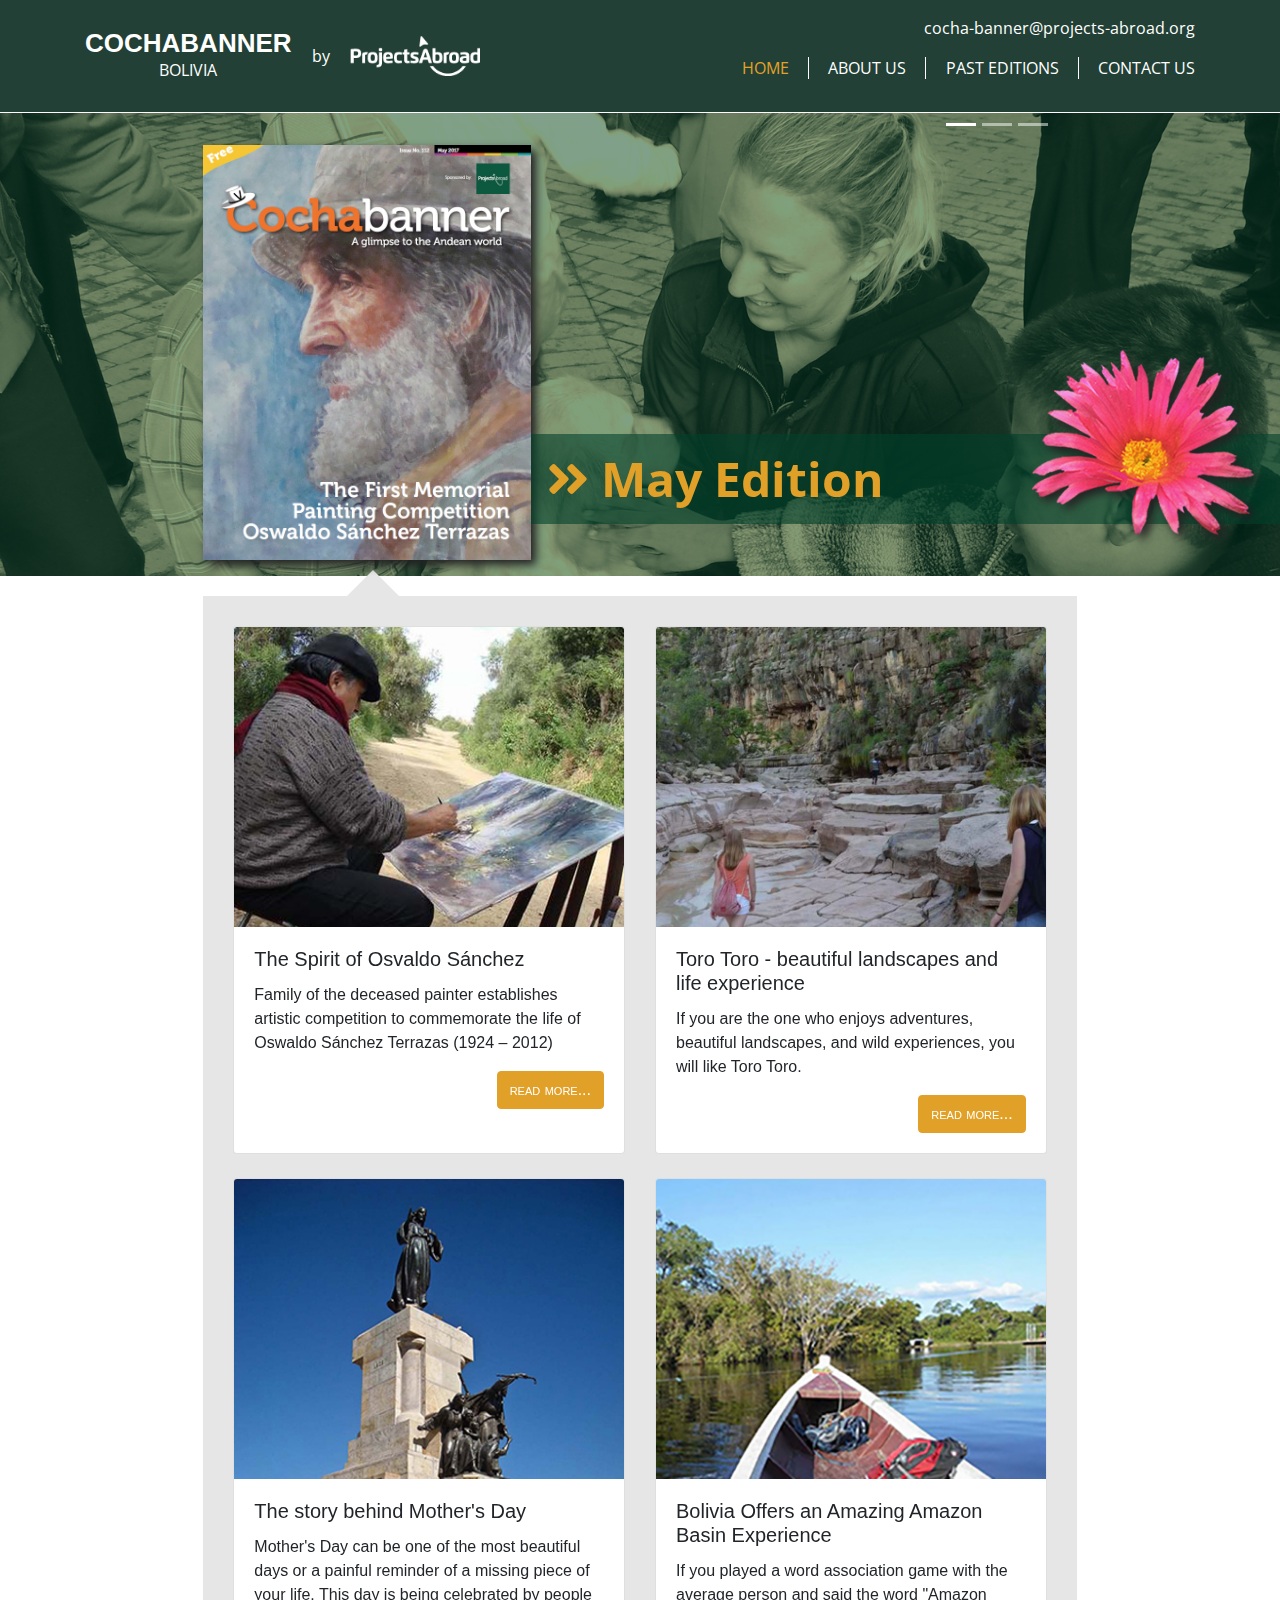
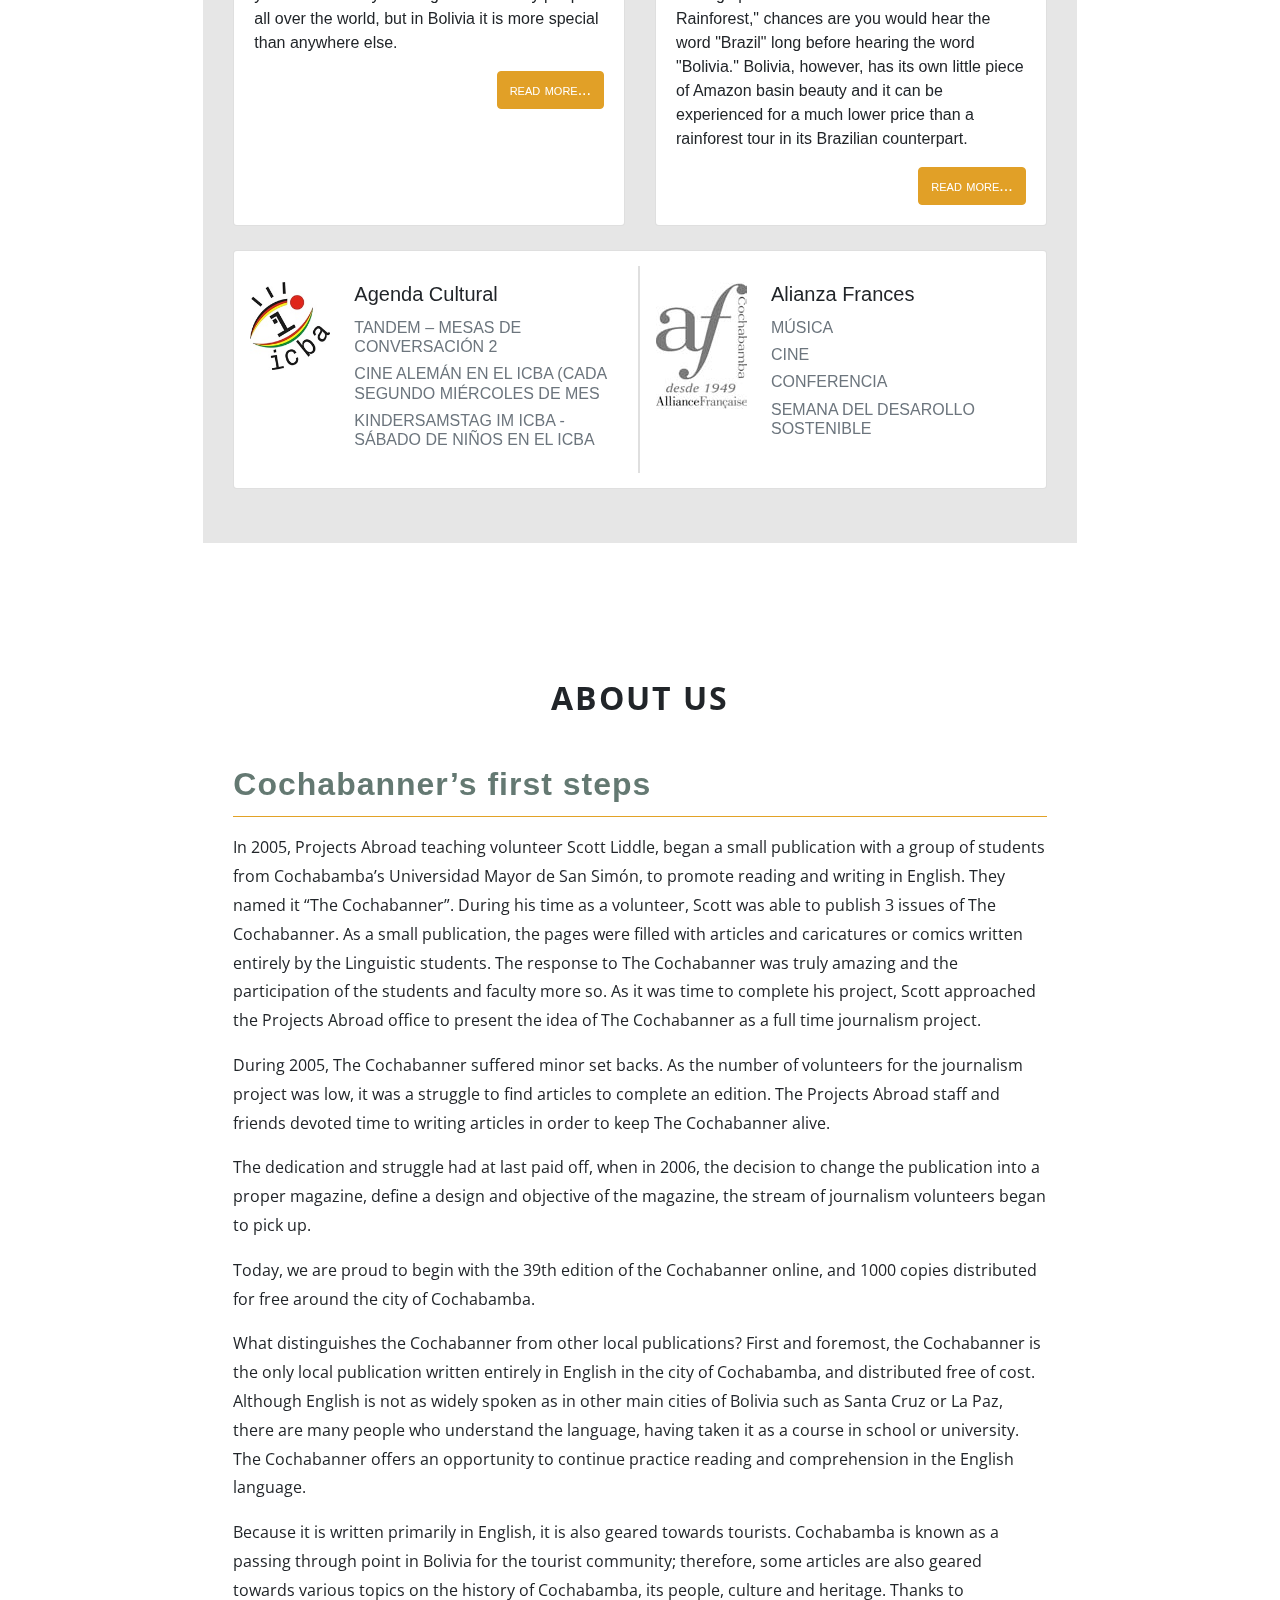
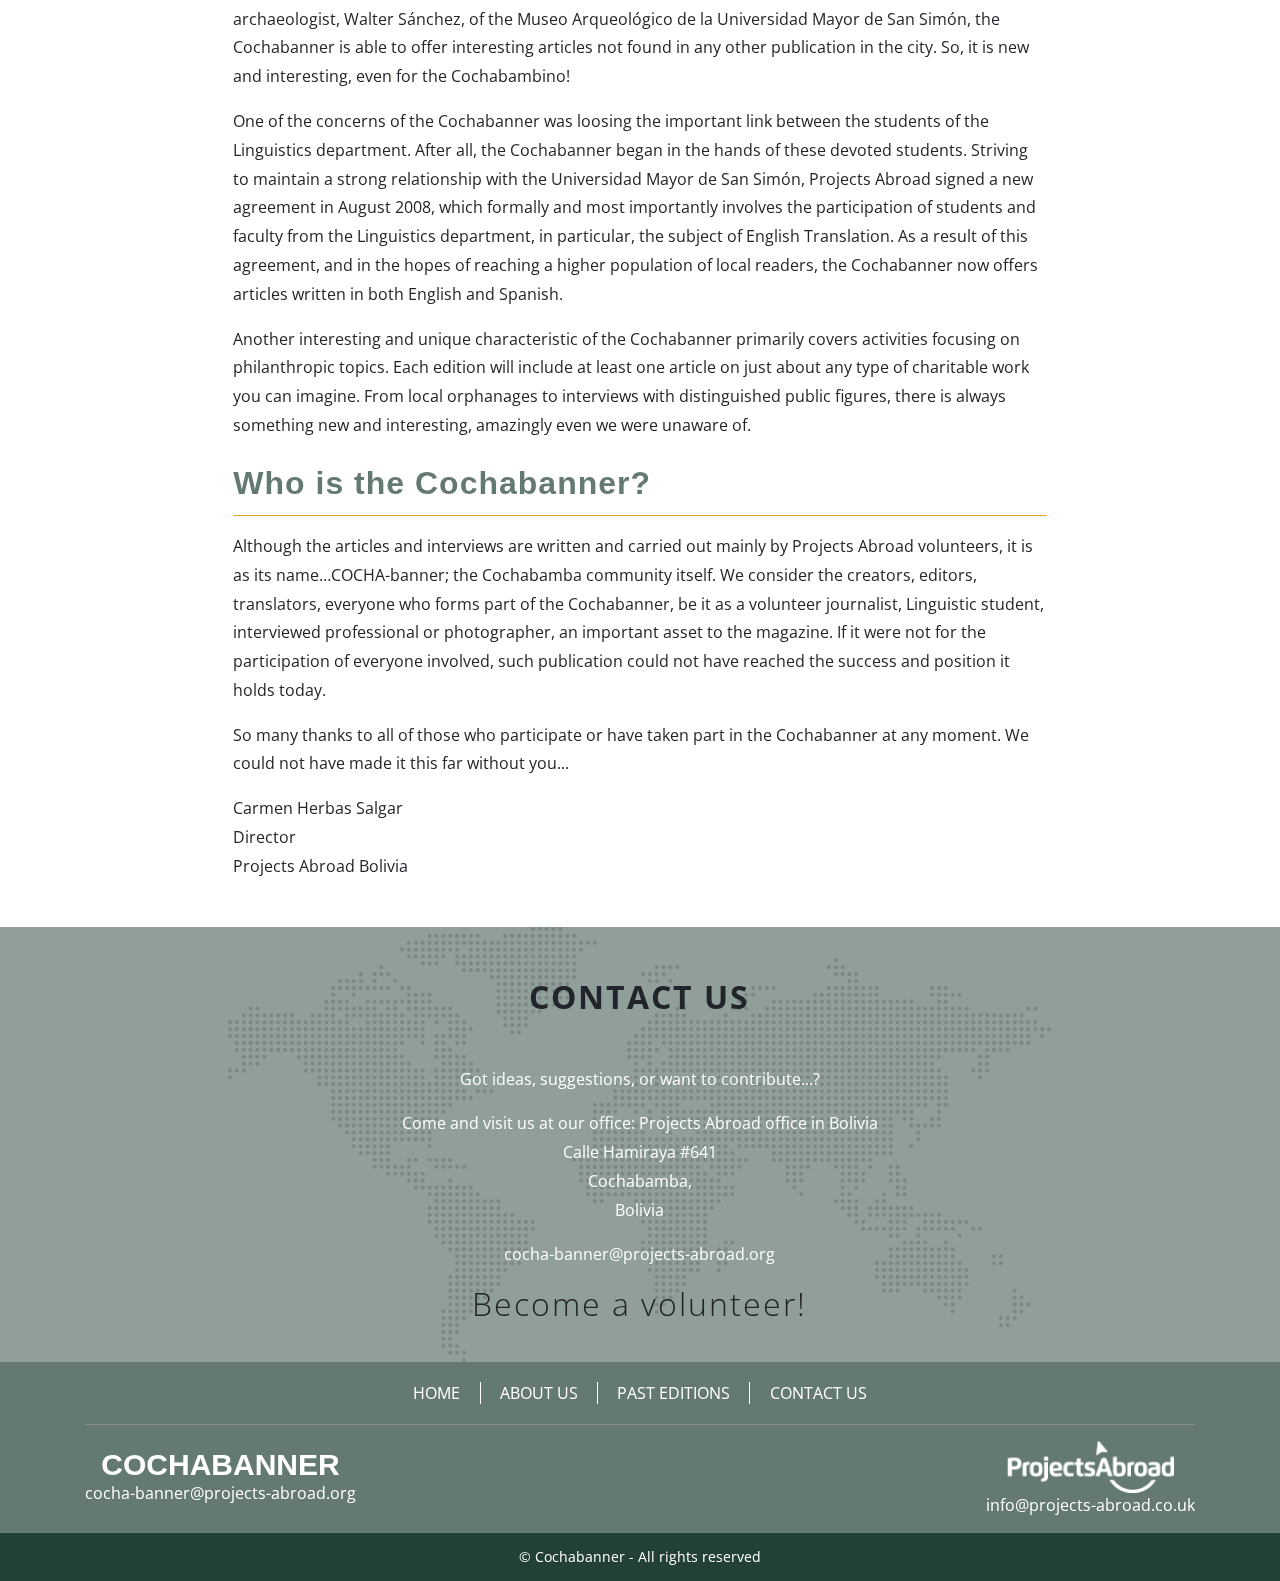
==== index.html @ 513f60aa "upload" ====
<!DOCTYPE html>
<html lang="en">

<head>
    <meta charset="UTF-8">
    <meta name="viewport" content="width=device-width, initial-scale=1.0">
    <meta http-equiv="X-UA-Compatible" content="ie=edge">
    <title>Cochabanner</title>

    <!-- Latest compiled and minified CSS -->
    <link rel="stylesheet" href="https://maxcdn.bootstrapcdn.com/bootstrap/4.1.0/css/bootstrap.min.css">
    <!-- own CSS -->
    <link rel="stylesheet" href="css/main.css">
    <link rel="stylesheet" href="https://use.fontawesome.com/releases/v5.0.10/css/all.css">


</head>

<body id="home">

<!--Nav bar-->

    <nav class="navbar sticky-top navbar-expand-md navbar-dark">
        <div class="container">
            <div class="header__logos">
                <ul>
                    <li class="logo">
                        <a href="/" title="Cochabanner Bolivia">
                            <strong>Cochabanner</strong>
                            <br>Bolivia</a>
                    </li>
                    <li class="mobileHide">by</li>
                    <li class="mobileHide">
                        <a href="https://projects-abroad.co.uk" title="Project Abroad">
                            <img src="images/_global/logo-projects-abroad.png" title="Project Abroad" alt="Project Abroad" width="80%">
                        </a>
                    </li>
                </ul>
                <button class="navbar-toggler" type="button" data-toggle="collapse" data-target="#collapsibleNavbar">
                    <span class="navbar-toggler-icon"></span>
                </button>
            </div>
            <div class="header__menu">
                <div class="topEmailAddress">
                    <a href="mailto:cocha-banner@projects-abroad.org" title="cocha-banner@projects-abroad.org">cocha-banner@projects-abroad.org</a>
                </div>
                <div class="collapse navbar-collapse" id="collapsibleNavbar">
                    <ul class="navbar-nav">
                        <li class="list-item active">
                            <a href="index.html" title="Home">Home<span class="sr-only">(current)</span></a>
                        </li>
                        <li class="list-item">
                            <a href="#about-us" title="About us">About us</a>
                        </li>
                        <li class="list-item">
                            <a href="past-editions/index.html" title="Past Editions">Past Editions</a>
                        </li>
                        <li class="list-item">
                            <a href="#contact-us" title="Contact us">Contact us</a>
                        </li>
                    </ul>
                </div>
            </div>
        </div>
    </nav>

<!--Carousel-->

    <header>
        <div class="container-fluid">
            <div class="row currentEdition__box">
                <div id="carouselBolivia" class="carousel slide" data-ride="carousel">
                    <ol class="carousel-indicators justify-content-end align-items-start">
                        <li data-target="#carouselBolivia" data-slide-to="0" class="active"></li>
                        <li data-target="#carouselBolivia" data-slide-to="1"></li>
                        <li data-target="#carouselBolivia" data-slide-to="2"></li>
                    </ol>

                    <div class="carousel-inner">
                        <div class="carousel-item active">
                            <img class="d-block w-100" src="images/carousel/animal-care.jpg" alt="Animal care">
                        </div>
                        <div class="carousel-item">
                            <img class="d-block w-100" src="images/carousel/equine-therapy.jpg" alt="Equine Therapy">
                        </div>
                        <div class="carousel-item">
                            <img class="d-block w-100" src="images/carousel/creative-performing-arts.jpg" alt="Creative & Performing Arts">
                        </div>
                    </div>

                <!--a class="carousel-control-prev" href="#carouselBolivia" role="button" data-slide="prev">
                    <span class="carousel-control-prev-icon" aria-hidden="true"></span>
                    <span class="sr-only">Previous</span>
                </a>
                <a class="carousel-control-next" href="#carouselBolivia" role="button" data-slide="next">
                    <span class="carousel-control-next-icon" aria-hidden="true"></span>
                    <span class="sr-only">Next</span>
                </a-->
                </div>
                <div class="col-sm-3 offset-sm-2 align-items-end currentEdition">
                    <a href="2018/may/index.html" title="Current Edition"><img class="w-100 cover" src="images/carousel/cover-current-edition.jpg" alt="First slide"></a>
                </div>
                <div class="col-sm-7 w-100 align-items-sm-end  float-right currentEdition__title">
                    <h1><i class="fas fa-angle-double-right"></i> May Edition</h1>
                    <img class="flower" src="images/carousel/flower.png" alt="">
                </div>
            </div>
        </div>
    </header>

<!--Content index-->

    <div class="container-fluid">
        <main class="row">
            <section class="col-sm-8 offset-sm-2 content-index-currentEdition">
                <div class="card-deck mb-4">
                    <div class="card">
                        <div class="card-image">
                            <img class="card-img-top" src="images/2018/may/the-spirit-of-osvaldo-sanchez.jpg" alt="The Spirit of Osvaldo Sánchez">
                        </div>
                        <div class="card-body">
                            <h5 class="card-title">The Spirit of Osvaldo Sánchez</h5>
                            <p class="card-text">Family of the deceased painter establishes artistic competition to commemorate the life of Oswaldo Sánchez Terrazas (1924
                            – 2012)</p>
                            <a href="2018/may/" class="btn btn-yellow float-right">read more...</a>
                        </div>
                    </div>
                    <div class="card">
                        <div class="card-image">

                            <img class="card-img-top" src="images/2018/may/toro-toro-a-town-filled-with-history.jpg" alt="Card image cap">
                        </div>
                        <div class="card-body">
                            <h5 class="card-title">Toro Toro - beautiful landscapes and life experience</h5>
                            <p class="card-text">
                                If you are the one who enjoys adventures, beautiful landscapes, and wild experiences, you will like Toro Toro.  </p>
                                <a href="the-spirit-of-osvaldo-sanchez" class="btn btn-yellow float-right">read more...</a>
                        </div>
                    </div>
                </div>

                <div class="w-100"></div>

                <div class="card-deck mb-4">
                    <div class="card">
                        <div class="card-image">
                            <img class="card-img-top" src="images/2018/may/the-story-behind-mother-s-day.jpg" alt="The story behind Mother's Day">
                        </div>
                        <div class="card-body">
                            <h5 class="card-title">The story behind Mother's Day</h5>
                            <p class="card-text">Mother's Day can be one of the most beautiful days or a painful reminder of a missing piece of your life. This day is being celebrated by people all over the world, but in Bolivia it is more special than anywhere else. </p>
                            <a href="/the-story-behind-mother-s-day" class="btn btn-yellow float-right">read more...</a>
                        </div>
                    </div>
                    <div class="card">
                        <div class="card-image">

                            <img class="card-img-top" src="images/2018/may/bolivia-offers-an-amazing-amazon-basin-experience-at-a-budget-price.jpg" alt="Bolivia Offers an Amazing Amazon Basin Experience">
                        </div>
                        <div class="card-body">
                            <h5 class="card-title">Bolivia Offers an Amazing Amazon Basin Experience</h5>
                            <p class="card-text">
                                If you played a word association game with the average person and said the word "Amazon Rainforest," chances are you would hear the word "Brazil" long before hearing the word "Bolivia." Bolivia, however, has its own little piece of Amazon basin beauty and it can be experienced for a much lower price than a rainforest tour in its Brazilian counterpart.  </p>
                                <a href="/bolivia-offers-an-amazing-amazon-basin-experience-at-a-budget-price" class="btn btn-yellow float-right">read more...</a>
                        </div>
                    </div>

                </div>
                <div class="card mb-4">
                    <div class="row card-agenda-cultural">
                        <div class="media agenda-cultural-item icba col-sm-6">
                            <img class="mr-4 logo-agenda-cultural" src="images/_global/logo-icba.jpg" alt="Generic placeholder image">
                            <div class="media-body">
                            <h5 class="card-title">Agenda Cultural</h5>
                            <h6 class="text-muted">TANDEM – MESAS DE CONVERSACIÓN 2 </h6>
                            <h6 class="text-muted">CINE ALEMÁN EN EL ICBA (CADA SEGUNDO MIÉRCOLES DE MES</h6>
                            <h6 class="text-muted">KINDERSAMSTAG IM ICBA - SÁBADO DE NIÑOS EN EL ICBA </h6>
                            </div>
                        </div>

                        <div class="media agenda-cultural-item logo-alianza-frances col-sm-6">
                            <img class="mr-4" src="images/_global/alianza-frances.jpg" alt="Generic placeholder image">
                            <div class="media-body">
                                <h5 class="card-title">Alianza Frances</h5>
                                <h6 class="text-muted">MÚSICA  </h6>
                                <h6 class="text-muted">CINE </h6>
                                <h6 class="text-muted">CONFERENCIA</h6>
                                <h6 class="text-muted">SEMANA DEL DESAROLLO SOSTENIBLE</h6>
                            </div>

                        </div>
                    </div>

                </div>
            </section>

<!--About us-->

            <section id="about-us" class="col-sm-8 offset-sm-2 content">
                <h1 class="page-title page-title-marginTop">About us</h1>
                <h2 class="page-subtitle">Cochabanner’s first steps</h2>
                <p>In 2005, Projects Abroad teaching volunteer Scott Liddle, began a small publication with a group of students from Cochabamba’s Universidad Mayor de San Simón, to promote reading and writing in English. They named it “The Cochabanner”. During his time as a volunteer, Scott was able to publish 3 issues of The Cochabanner. As a small publication, the pages were filled with articles and caricatures or comics written entirely by the Linguistic students. The response to The Cochabanner was truly amazing and the participation of the students and faculty more so. As it was time to complete his project, Scott approached the Projects Abroad office to present the idea of The Cochabanner as a full time journalism project.</p>

                <p>During 2005, The Cochabanner suffered minor set backs. As the number of volunteers for the journalism project was low, it was a struggle to find articles to complete an edition. The Projects Abroad staff and friends devoted time to writing articles in order to keep The Cochabanner alive.</p>

                <p>The dedication and struggle had at last paid off, when in 2006, the decision to change the publication into a proper magazine, define a design and objective of the magazine, the stream of journalism volunteers began to pick up.</p>

                <p>Today, we are proud to begin with the 39th edition of the Cochabanner online, and 1000 copies distributed for free around the city of Cochabamba.</p>

                <p>What distinguishes the Cochabanner from other local publications?
                First and foremost, the Cochabanner is the only local publication written entirely in English in the city of Cochabamba, and distributed free of cost. Although English is not as widely spoken as in other main cities of Bolivia such as Santa Cruz or La Paz, there are many people who understand the language, having taken it as a course in school or university. The Cochabanner offers an opportunity to continue practice reading and comprehension in the English language.</p>

                <p>Because it is written primarily in English, it is also geared towards tourists. Cochabamba is known as a passing through point in Bolivia for the tourist community; therefore, some articles are also geared towards various topics on the history of Cochabamba, its people, culture and heritage. Thanks to archaeologist, Walter Sánchez, of the Museo Arqueológico de la Universidad Mayor de San Simón, the Cochabanner is able to offer interesting articles not found in any other publication in the city. So, it is new and interesting, even for the Cochabambino!</p>

                <p>One of the concerns of the Cochabanner was loosing the important link between the students of the Linguistics department. After all, the Cochabanner began in the hands of these devoted students. Striving to maintain a strong relationship with the Universidad Mayor de San Simón, Projects Abroad signed a new agreement in August 2008, which formally and most importantly involves the participation of students and faculty from the Linguistics department, in particular, the subject of English Translation. As a result of this agreement, and in the hopes of reaching a higher population of local readers, the Cochabanner now offers articles written in both English and Spanish.</p>

                <p>Another interesting and unique characteristic of the Cochabanner primarily covers activities focusing on philanthropic topics. Each edition will include at least one article on just about any type of charitable work you can imagine. From local orphanages to interviews with distinguished public figures, there is always something new and interesting, amazingly even we were unaware of.</p>

                <h2 class="page-subtitle">Who is the Cochabanner?</h2>
                <p>Although the articles and interviews are written and carried out mainly by Projects Abroad volunteers, it is as its name…COCHA-banner; the Cochabamba community itself. We consider the creators, editors, translators, everyone who forms part of the Cochabanner, be it as a volunteer journalist, Linguistic student, interviewed professional or photographer, an important asset to the magazine. If it were not for the participation of everyone involved, such publication could not have reached the success and position it holds today.</p>

                <p>So many thanks to all of those who participate or have taken part in the Cochabanner at any moment. We could not have made it this far without you...</p>

                <p>Carmen Herbas Salgar
                <br>Director
                <br>Projects Abroad Bolivia</p>
            </section>

<!--Contact us-->
            <div class="container-fluid bg-contact">

                <section id="contact-us" class="col-sm-8 offset-sm-2 content text-center">

                    <h1 class="page-title">Contact us</h1>
                    <p>Got ideas, suggestions, or want to contribute...?</p>
                    <p>Come and visit us at our office: Projects Abroad office in Bolivia
                        <br>Calle Hamiraya #641<br>Cochabamba,<br>Bolivia </p>
                    <p><a class="text-white" href="mailto:cocha-banner@projects-abroad.org" title="cocha-banner@projects-abroad.org">cocha-banner@projects-abroad.org</a></p>
                    <h2 class="lead h1">Become a volunteer!</h2>

                </section>

            </div>

         </main>
    </div>

<!--Scroll to Top-->

<button onclick="topFunction()" id="toTop" title="Go to top"><i class="fas fa-chevron-circle-up"></i></button>

<!--Footer-->
    <footer>
        <div class="container">
            <nav class="footer__menu">
                <ul>
                    <li class="list-item">
                        <a href="index.html" title="Home">Home</a>
                    </li>
                    <li class="list-item">
                        <a href="#about-us" title="About us">About us</a>
                    </li>
                    <li class="list-item">
                        <a href="past-editions/index.html" title="Past Editions">Past Editions</a>
                    </li>
                    <li class="list-item">
                        <a href="#contact-us" title="Contact us">Contact us</a>
                    </li>
                </ul>
            </nav>

            <div class="footer__logos">
                <div class="footer__logoCochabanner">
                    <a class="logo" href="#" title="Cochabanner Bolivia">
                        <strong>Cochabanner</strong>
                    </a>
                    <a class="footer__email" href="mailto:cocha-banner@projects-abroad.org" title="cocha-banner@projects-abroad.org">cocha-banner@projects-abroad.org</a>
                </div>
                <div class="footer__logoProjectsAbroad">
                    <a href="https://projects-abroad.co.uk" title="Project Abroad">
                        <img src="images/_global/logo-projects-abroad.png" title="Project Abroad" alt="Project Abroad" width="80%">
                    </a>
                    <a class="footer__email" href="mailto:info@projects-abroad.co.uk" title="info@projects-abroad.co.uk">info@projects-abroad.co.uk</a>
                </div>

            </div>
        </div>
        <div class="footer__copyright">
            <span>© Cochabanner - All rights reserved</span>
        </div>
    </footer>


    <!-- jQuery library -->
    <script src="https://ajax.googleapis.com/ajax/libs/jquery/3.3.1/jquery.min.js"></script>

    <!-- Popper JS -->
    <script src="https://cdnjs.cloudflare.com/ajax/libs/popper.js/1.14.0/umd/popper.min.js"></script>

    <!-- Latest compiled JavaScript -->
    <script src="https://maxcdn.bootstrapcdn.com/bootstrap/4.1.0/js/bootstrap.min.js"></script>

    <!-- Custom JS -->

    <script src="script/custom.js"></script>
    <script>

        window.onscroll = function() {scrollFunction()};

        function scrollFunction() {
            if (document.body.scrollTop > 100 || document.documentElement.scrollTop > 100) {
                document.getElementById("toTop").style.display = "block";
            } else {
                document.getElementById("toTop").style.display = "none";
            }
        }


        function topFunction() {
            document.body.scrollTop = 0;
            document.documentElement.scrollTop = 0;
        }
        </script>




</body>

</html>
---- css/main.css ----
@import 'normalize.css';
@import 'fonts.css';
@import 'header-bootstrap4.css';
@import 'carousel.css';
@import 'content.css';
@import 'card-images.css';
@import 'contact-us.css';
@import 'footer.css';
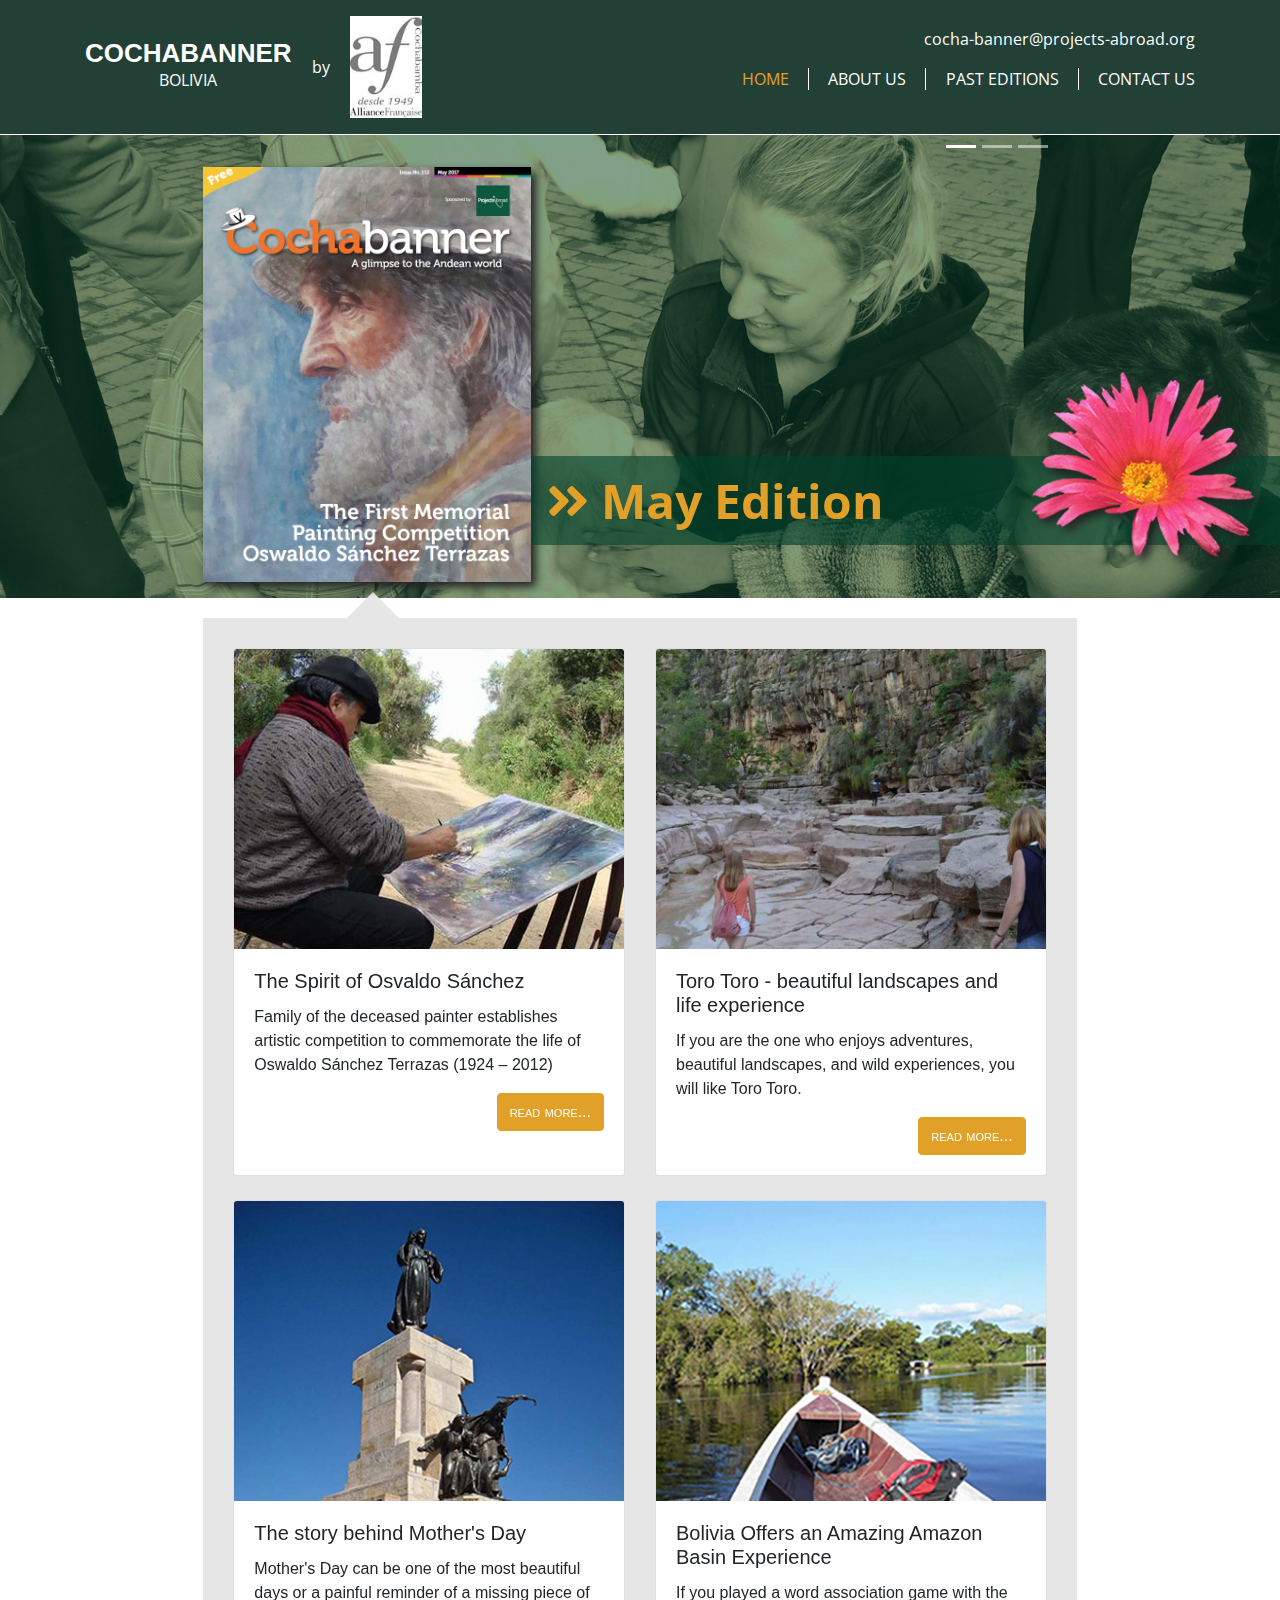
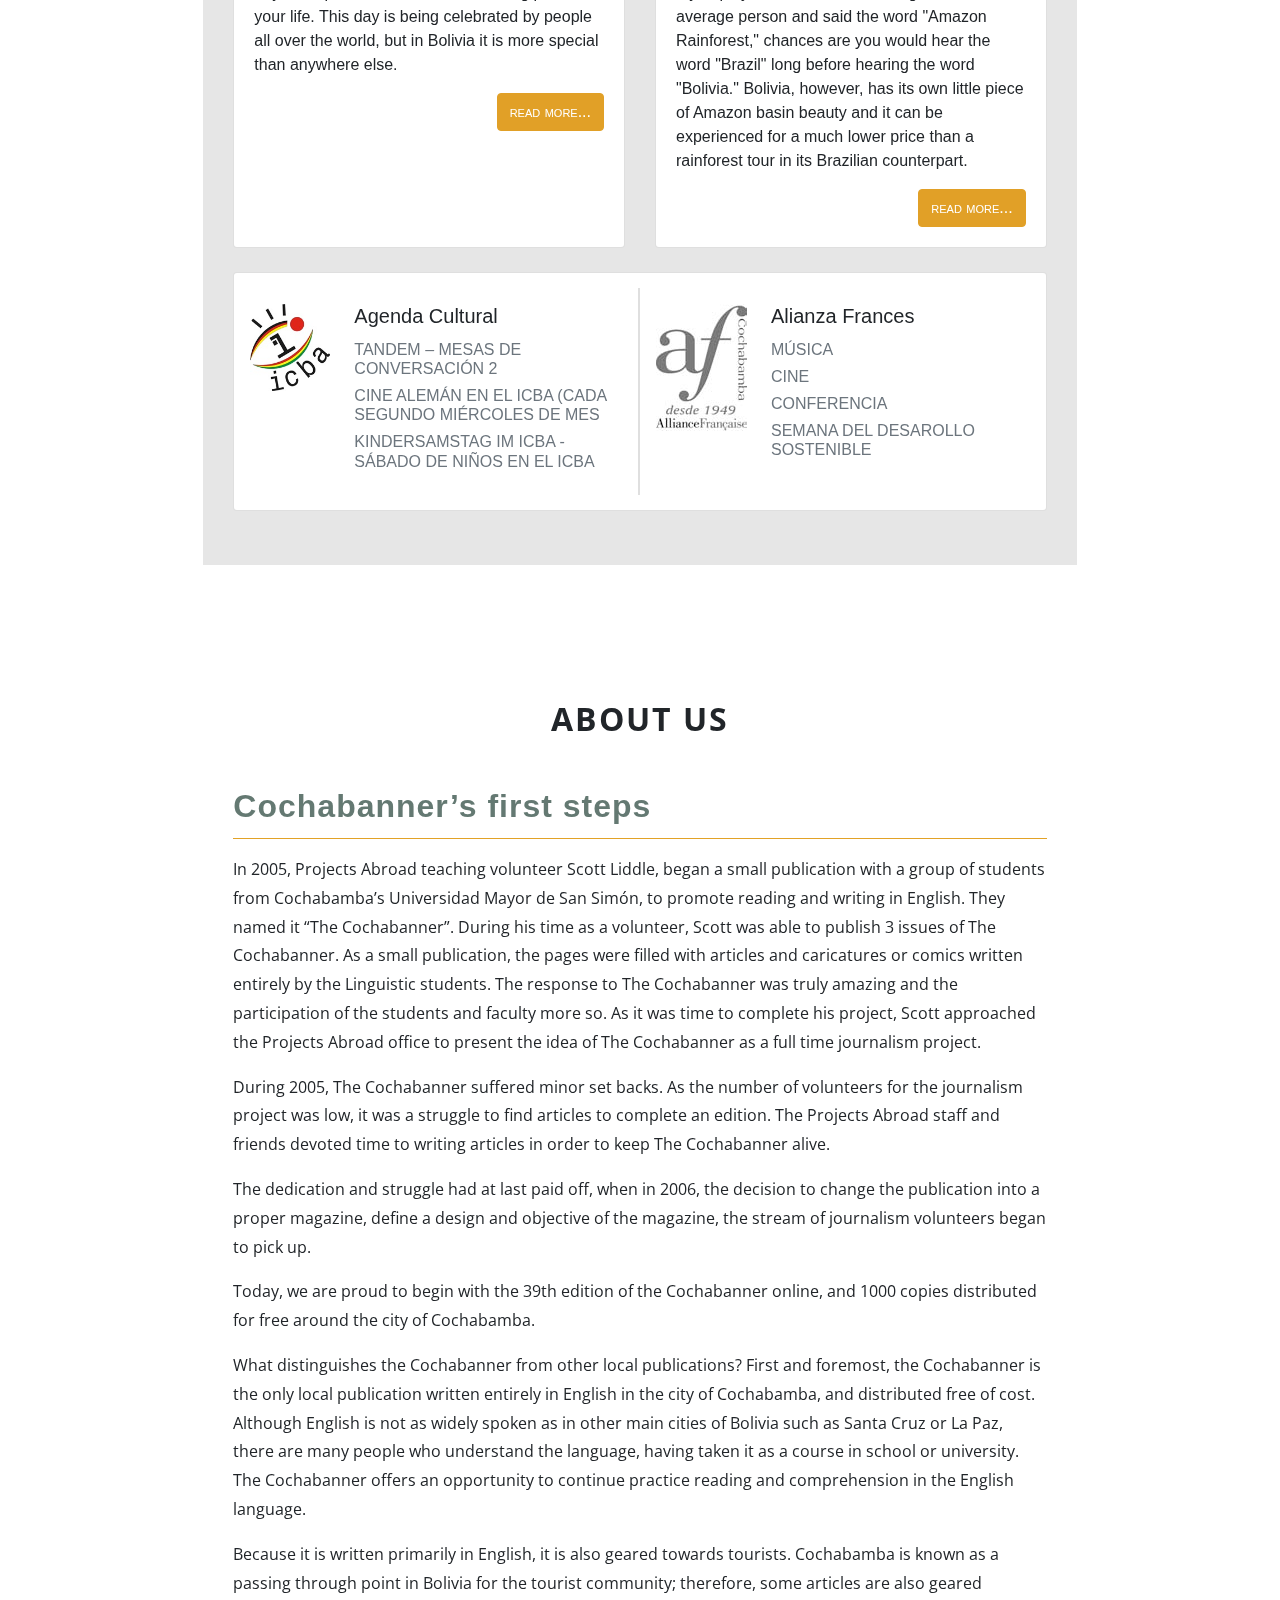
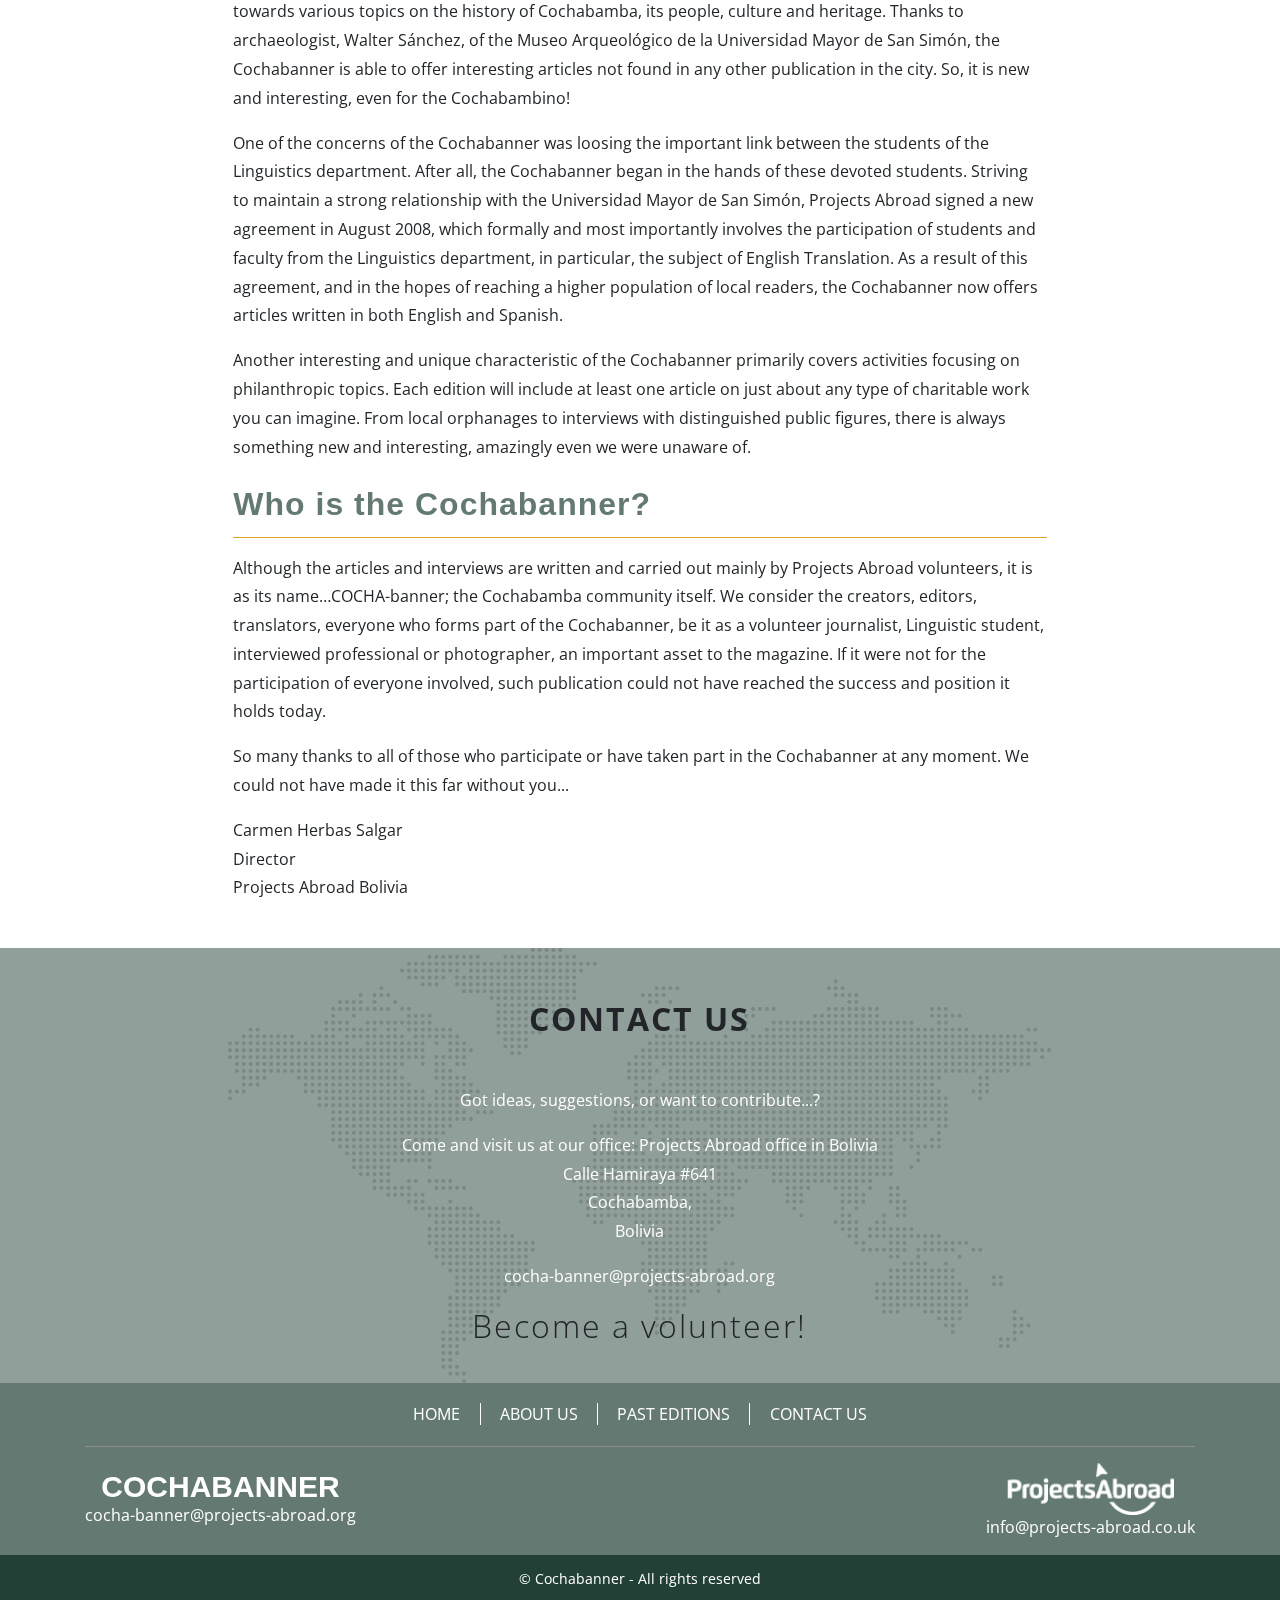
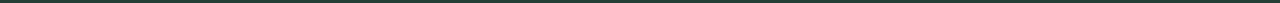
==== commit 5cc47116: "ch" ====
--- a/index.html
+++ b/index.html
@@ -25,14 +25,14 @@
             <div class="header__logos">
                 <ul>
                     <li class="logo">
-                        <a href="/" title="Cochabanner Bolivia">
+                        <a href="index.html" title="Cochabanner Bolivia">
                             <strong>Cochabanner</strong>
                             <br>Bolivia</a>
                     </li>
                     <li class="mobileHide">by</li>
                     <li class="mobileHide">
                         <a href="https://projects-abroad.co.uk" title="Project Abroad">
-                            <img src="images/_global/logo-projects-abroad.png" title="Project Abroad" alt="Project Abroad" width="80%">
+                            <img src="images/_global/alianza-frances.jpg" title="Project Abroad" alt="Project Abroad" width="80%">
                         </a>
                     </li>
                 </ul>
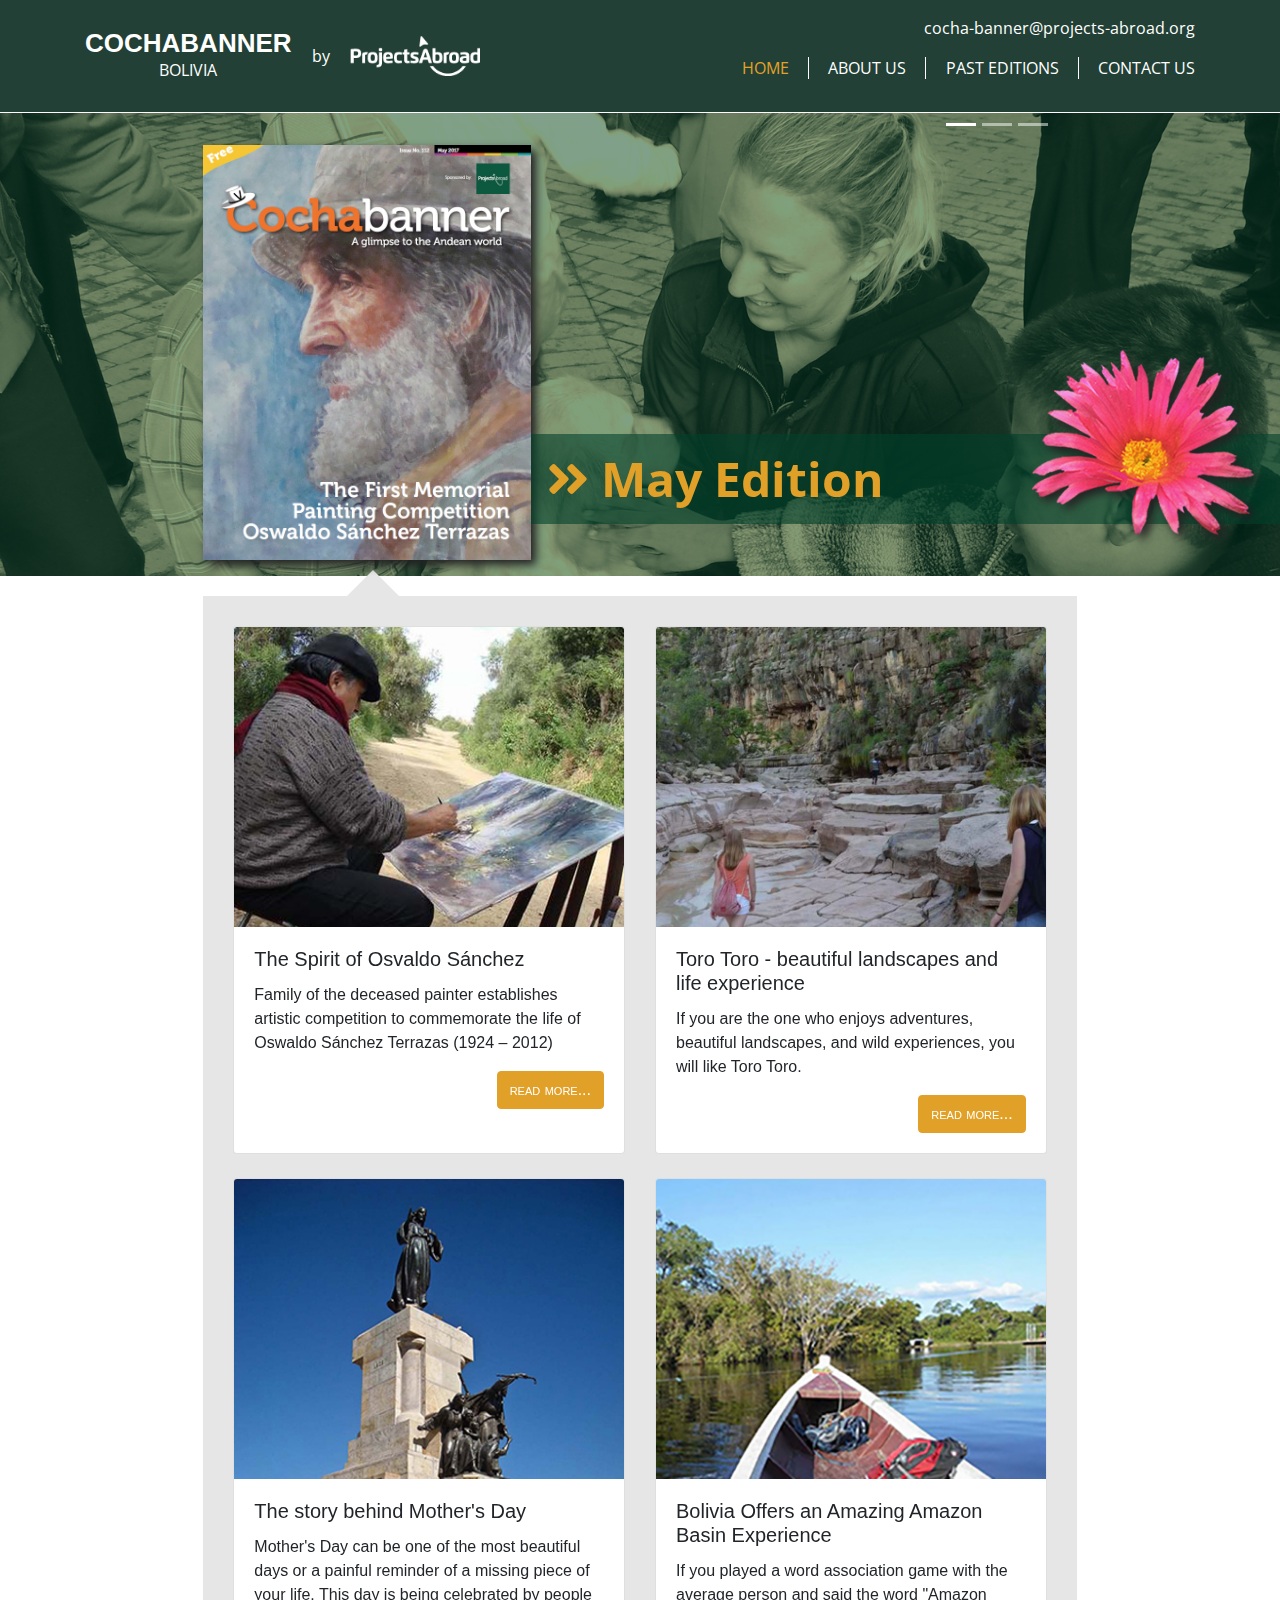
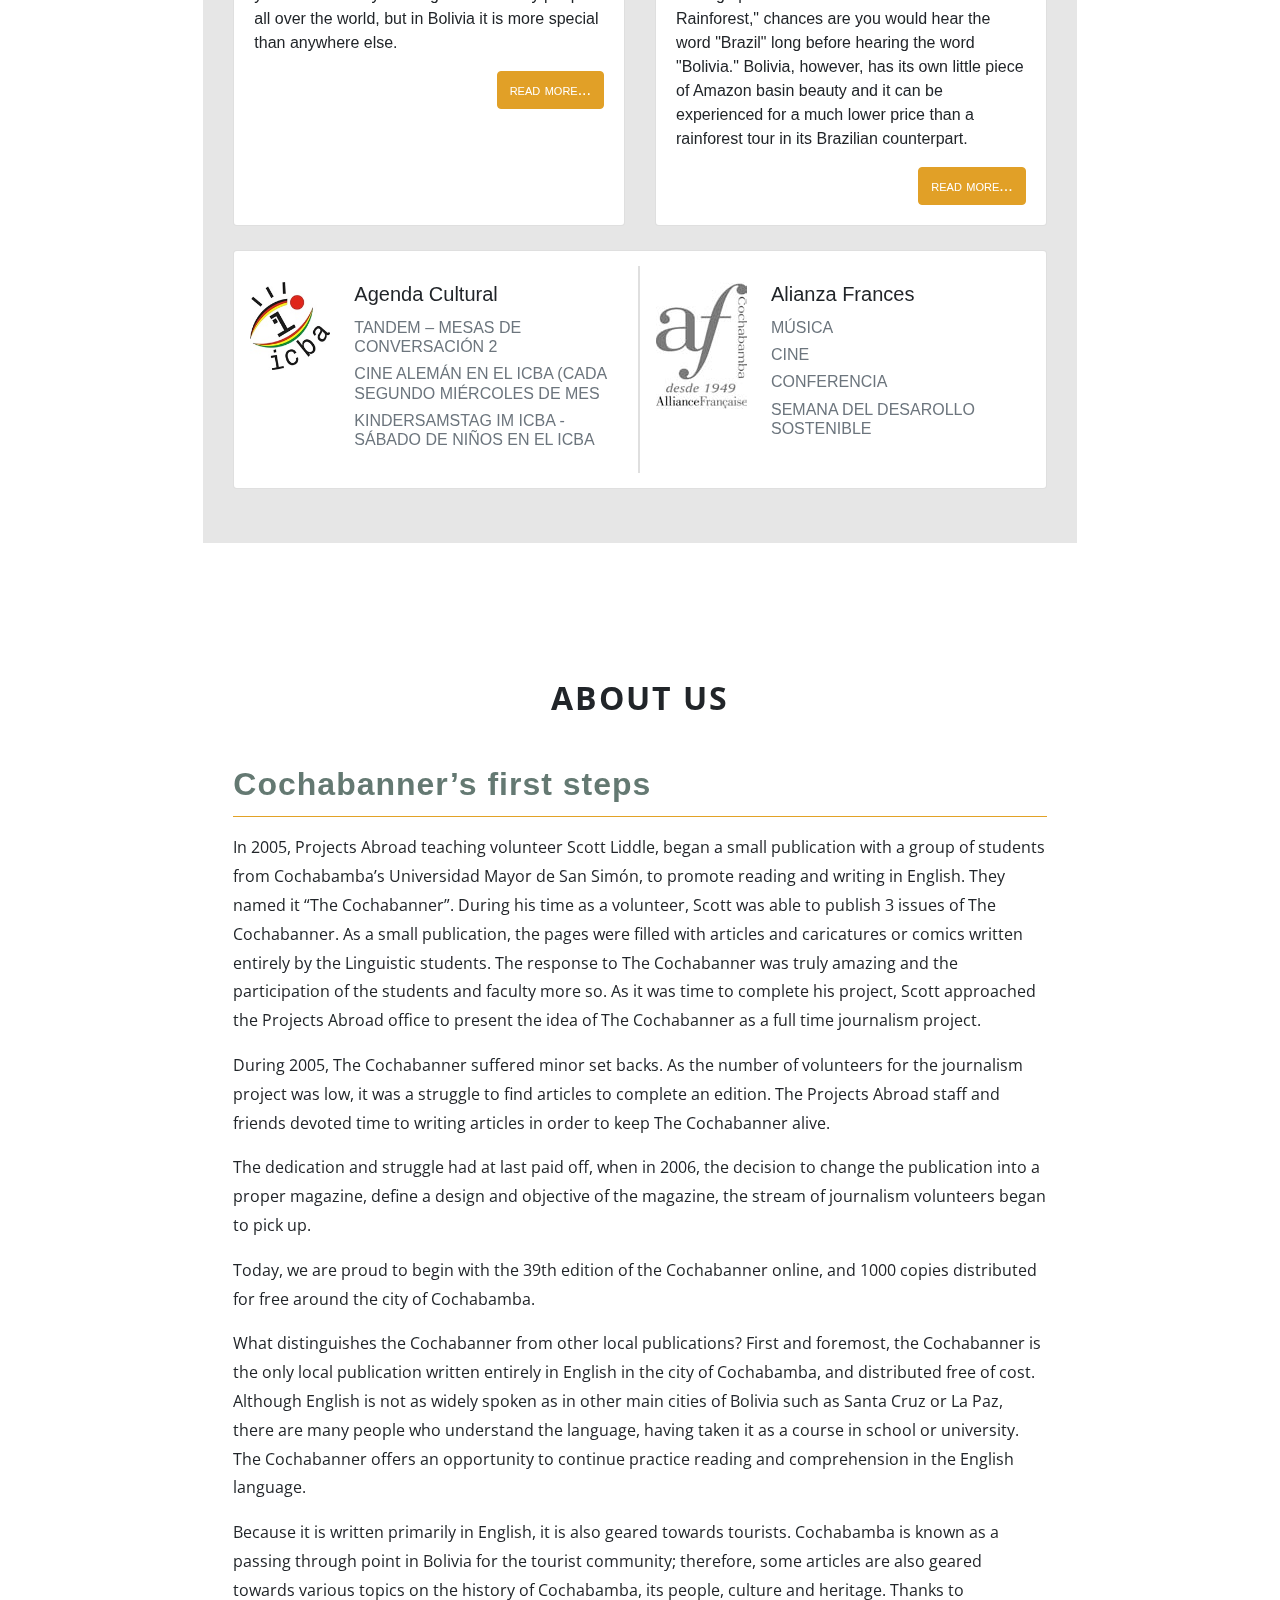
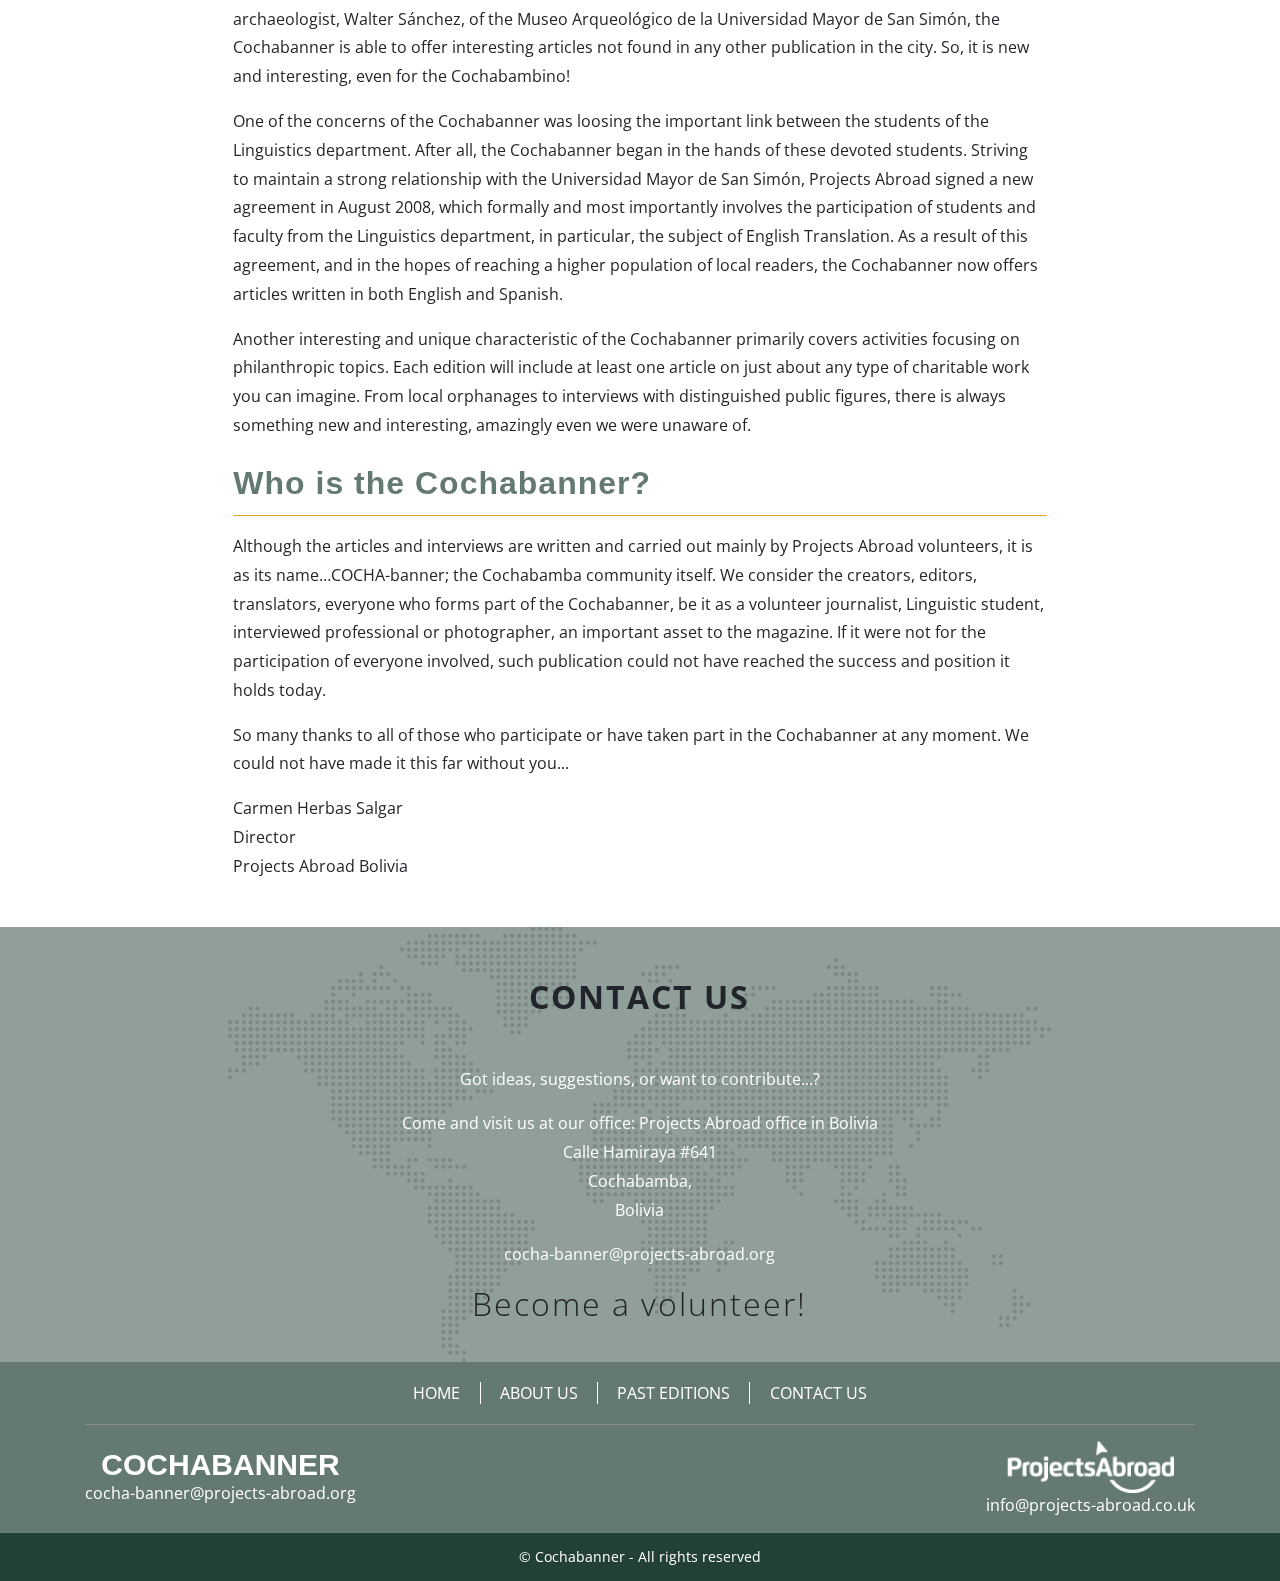
==== commit a6fef4a6: "ch" ====
--- a/index.html
+++ b/index.html
@@ -32,7 +32,7 @@
                     <li class="mobileHide">by</li>
                     <li class="mobileHide">
                         <a href="https://projects-abroad.co.uk" title="Project Abroad">
-                            <img src="images/_global/alianza-frances.jpg" title="Project Abroad" alt="Project Abroad" width="80%">
+                            <img src="images/logo-projects-abroad.png" title="Project Abroad" alt="Project Abroad" width="80%">
                         </a>
                     </li>
                 </ul>
